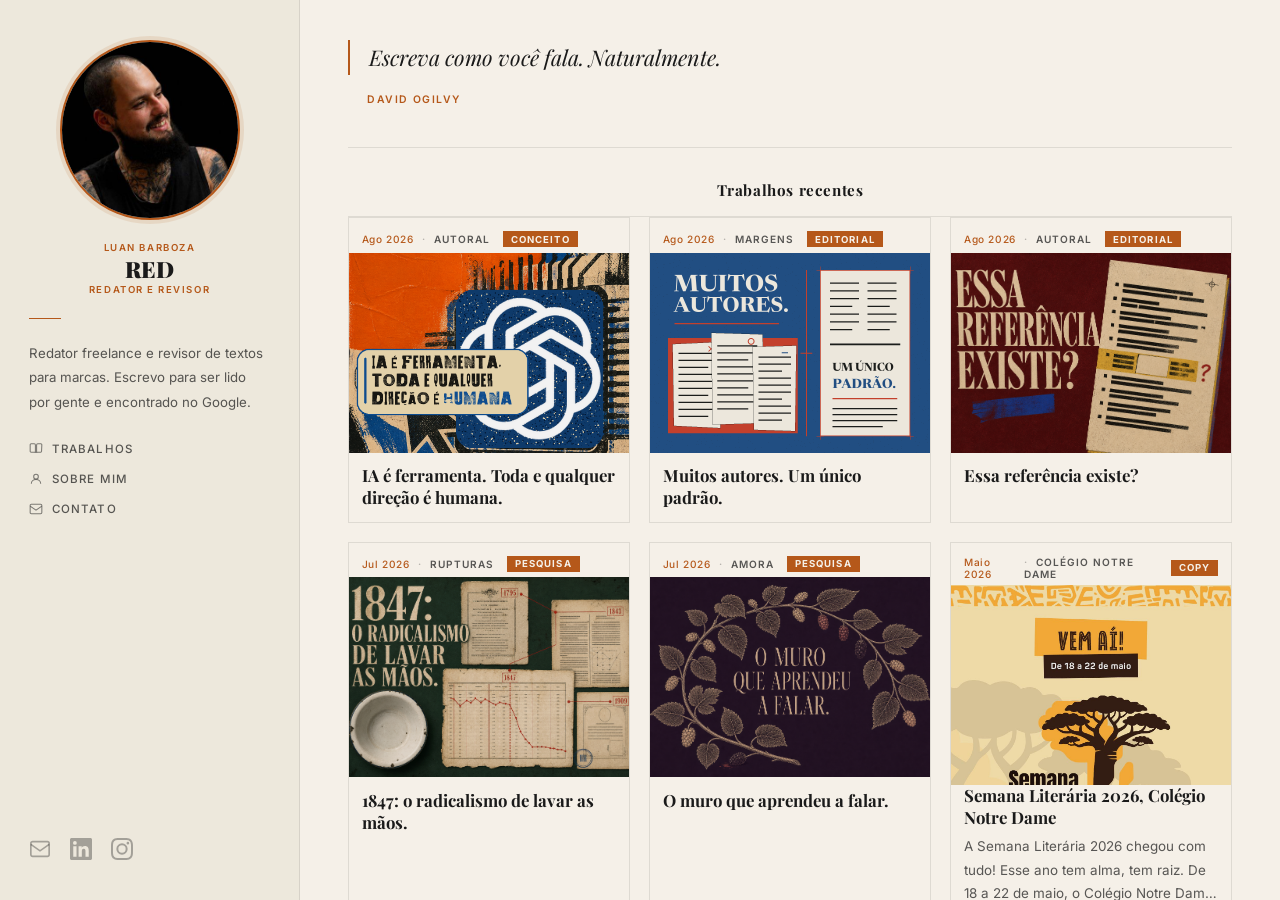
==== index.html @ b0d3c4ab "Padroniza cabecalhos dos novos cards" ====
<!DOCTYPE html>
<html lang="pt-BR" dir="ltr">
<head>
  <meta charset="UTF-8" />
  <meta name="viewport" content="width=device-width, initial-scale=1.0" />
  <title>RED · Redator e Revisor</title>
  <meta name="description" content="RED — redator e revisor freelance, especializado em copy publicitário, SEO e conteúdo estratégico para marcas e negócios." />
  <meta property="og:type" content="website" />
  <meta property="og:title" content="RED · Redator e Revisor" />
  <meta property="og:description" content="Copy publicitário, SEO e conteúdo estratégico para marcas e negócios." />
  <meta property="og:image" content="https://redredator-lgtm.github.io/og-image.jpg" />
  <meta property="og:url" content="https://redredator-lgtm.github.io/" />
  <meta name="twitter:card" content="summary" />
  <meta name="author" content="Luan Barboza" />
  <meta name="theme-color" content="#1A1A1A" />
  <meta name="format-detection" content="telephone=no" />
  <meta name="geo.region" content="BR-BA" />
  <link rel="icon" href="data:image/svg+xml,<svg xmlns=%22http://www.w3.org/2000/svg%22 viewBox=%220 0 100 100%22><text y=%22.9em%22 font-size=%2290%22>%F0%9F%93%98</text></svg>">
  <link rel="prefetch" href="trabalhos.html" />
  <link rel="prefetch" href="sobre.html" />
  <link rel="canonical" href="https://redredator-lgtm.github.io/" />
  <link rel="manifest" href="/manifest.json" />
  <link rel="preconnect" href="https://fonts.googleapis.com" />
  <link rel="preconnect" href="https://fonts.gstatic.com" crossorigin />
  <link rel="preload" href="https://fonts.googleapis.com/css2?family=Playfair+Display:ital,wght@0,400;0,700;0,900;1,400;1,700&family=Inter:wght@300;400;500;600&display=swap" as="style" />
  <link href="https://fonts.googleapis.com/css2?family=Playfair+Display:ital,wght@0,400;0,700;0,900;1,400;1,700&family=Inter:wght@300;400;500;600&display=swap" rel="stylesheet" />
  <style>

    html { scroll-behavior: smooth; }
    *, *::before, *::after { box-sizing: border-box; margin: 0; padding: 0; }

    :root {
      --fundo:   #F5F0E8;
      --fundo2:  #EDE8DC;
      --creme:   #1A1A1A;
      --dourado: #B5581A;
      --medio:   rgba(26,26,26,0.72);
      --borda:   rgba(26,26,26,0.1);
    }

    html { height: 100%; }

    body {
      font-family: 'Inter', sans-serif;
      background: var(--fundo);
      color: var(--creme);
      margin: 0;
      padding: 0;
      height: 100%;
    }

    ::-webkit-scrollbar { width: 0px; background: transparent; }
    ::-webkit-scrollbar-thumb { background: transparent; }
    * { scrollbar-width: none; }

    /* ══ LAYOUT DUAS COLUNAS ══ */
    .layout {
      display: flex;
      height: 100vh;
      overflow: hidden;
    }

    /* ══ SIDEBAR ══ */
    .sidebar {
      width: 300px;
      flex-shrink: 0;
      background: var(--fundo2);
      border-right: 1px solid var(--borda);
      padding: 2.5rem 1.8rem;
      display: flex;
      flex-direction: column;
      gap: 1.4rem;
      height: 100%;
      overflow-y: auto;
    }

    /* ── Foto ── */
    .foto-placeholder {
      width: 140px;
      height: 140px;
      min-width: 140px;
      min-height: 140px;
      align-self: center;
      border-radius: 50%;
      background: rgba(26,26,26,0.06);
      border: 2px dashed rgba(181,88,26,0.4);
      display: flex;
      flex-direction: column;
      align-items: center;
      justify-content: center;
      gap: 0.2rem;
      color: var(--medio);
      font-size: 0.52rem;
      font-weight: 500;
      letter-spacing: 0.06em;
      text-align: center;
    }

    /* ============================================================
       👤 FOTO DE PERFIL, SUBSTITUA AQUI
       Apague o .foto-placeholder e coloque:
       <img src="foto.jpg" alt="RED" class="perfil-img" />
       ============================================================ */
    .perfil-img {
      width: 180px;
      height: 180px;
      min-width: 180px;
      min-height: 180px;
      align-self: center;
      border-radius: 50%;
      object-fit: cover;
      object-position: center 25%;
      border: 2px solid var(--dourado);
      box-shadow: 0 0 0 4px rgba(181,88,26,0.12);
      display: block;
    }

    .sidebar-nome {
      font-family: 'Playfair Display', serif;
      font-size: 1.4rem;
      font-weight: 900;
      color: var(--creme);
      line-height: 1.1;
      margin-bottom: 0.2rem;
      text-align: center;
    }

    .sidebar-cargo {
      font-size: 0.6rem;
      font-weight: 600;
      letter-spacing: 0.16em;
      text-transform: uppercase;
      color: var(--dourado);
      text-align: center;
    }

    .divisor {
      width: 32px;
      height: 1px;
      background: var(--dourado);
      opacity: 0.4;
    }

    .sidebar-bio {
      font-size: 0.83rem;
      line-height: 1.82;
      color: var(--medio);
    }

    .sidebar-nav {
      list-style: none;
      display: flex;
      flex-direction: column;
      gap: 0.2rem;
    }

    .sidebar-nav a {
      font-size: 0.72rem;
      font-weight: 500;
      letter-spacing: 0.1em;
      text-transform: uppercase;
      color: var(--medio);
      text-decoration: none;
      padding: 0.4rem 0;
      display: flex;
      align-items: center;
      gap: 0;
      transition: color 0.2s, gap 0.2s;
    }

    .nav-icone {
      flex-shrink: 0;
      margin-right: 0.55rem;
      opacity: 0.75;
    }

    .sidebar-nav a::before {
      content: '';
      width: 0;
      height: 1px;
      background: var(--dourado);
      transition: width 0.25s, margin 0.25s;
      display: inline-block;
    }

    .sidebar-nav a:hover { color: var(--creme); gap: 0.5rem; }
    .sidebar-nav a:hover::before { width: 14px; }

    .sidebar-btns {
      display: flex;
      flex-direction: row;
      gap: 1.2rem;
      margin-top: auto;
      padding-top: 1rem;
      align-items: center;
    }

    .icone-social {
      color: rgba(26,26,26,0.35);
      text-decoration: none;
      transition: color 0.2s, transform 0.2s;
      display: flex;
      align-items: center;
    }

    .icone-social:hover {
      color: var(--dourado);
      transform: translateY(-2px);
    }

    /* ══ CONTEÚDO DIREITA ══ */
    .conteudo {
      flex: 1;
      padding: 2.5rem 3rem;
      overflow-y: auto;
      height: 100%;
    }

    /* ── Citação ── */
    .citacao {
      padding-bottom: 2.5rem;
      border-bottom: 1px solid var(--borda);
      margin-bottom: 2rem;
    }

    .citacao blockquote {
      font-family: 'Playfair Display', serif;
      font-size: clamp(1rem, 1.8vw, 1.35rem);
      font-style: italic;
      color: var(--creme);
      line-height: 1.6;
      margin-bottom: 0.8rem;
      padding-left: 1.2rem;
      border-left: 2px solid var(--dourado);
    }

    .citacao cite {
      font-size: 0.65rem;
      font-weight: 600;
      letter-spacing: 0.14em;
      text-transform: uppercase;
      color: var(--dourado);
      font-style: normal;
      padding-left: 1.2rem;
    }


    .trabalho-thumb {
      width: 100%;
      height: 200px;
      overflow: hidden;
      margin-bottom: 0;
    }

    .trabalho-thumb img {
      width: 100%;
      height: 100%;
      object-fit: cover;
      object-position: center top;
      transition: transform 0.4s ease;
      filter: brightness(0.95);
    }

    .trabalho-item:hover .trabalho-thumb img {
      transform: scale(1.03);
      filter: brightness(1);
    }

    /* ── Grid de trabalhos ── */
    .trabalhos-lista {
      display: grid;
      grid-template-columns: repeat(3, 1fr);
      gap: 1.2rem;
      margin-bottom: 1.8rem;
    }

    .home-topo {
      display: flex;
      justify-content: flex-end;
      margin-bottom: 1.2rem;
    }

    .home-topo a {
      font-size: 0.7rem;
      font-weight: 600;
      letter-spacing: 0.08em;
      text-transform: uppercase;
      color: var(--dourado);
      text-decoration: none;
      border: 1px solid rgba(181,88,26,0.3);
      padding: 0.5rem 1.1rem;
      display: inline-flex;
      align-items: center;
      gap: 0.4rem;
      transition: background 0.2s, color 0.2s;
    }

    .home-topo a:hover { background: var(--dourado); color: #F5F0E8; }

    .foto-link { display: flex; justify-content: center; align-self: center; }

    .trabalhos-rodape {
      text-align: center;
      padding-bottom: 1.8rem;
      border-bottom: 1px solid var(--borda);
      margin-bottom: 1.5rem;
    }

    .veja-mais {
      font-size: 0.7rem;
      font-weight: 600;
      letter-spacing: 0.1em;
      text-transform: uppercase;
      color: var(--dourado);
      text-decoration: none;
      border: 1px solid rgba(181,88,26,0.3);
      padding: 0.55rem 1.4rem;
      display: inline-block;
      transition: background 0.2s, color 0.2s;
    }

    .veja-mais:hover { background: var(--dourado); color: #F5F0E8; }

    /* ── Seção título ── */
    .secao-titulo {
      font-family: 'Playfair Display', serif;
      font-size: 0.95rem;
      font-weight: 700;
      color: var(--creme);
      letter-spacing: 0.04em;
      padding-bottom: 1rem;
      border-bottom: 1px solid var(--borda);
      margin-bottom: 0;
      text-align: center;
    }

    /* ── Trabalhos ── */
    .trabalho-item {
      display: block;
      padding: 0;
      border: 1px solid var(--borda);
      text-decoration: none;
      transition: border-color 0.2s, transform 0.2s;
      overflow: hidden;
      min-height: 0;
    }

    .trabalho-item:hover { border-color: var(--dourado); transform: translateY(-3px); }
    .trabalho-item:hover .trabalho-titulo { color: var(--dourado); }

    .trabalho-corpo-interno {
      padding: 1rem;
    }

    .trabalho-meta {
      display: flex;
      align-items: center;
      gap: 0.5rem;
      margin-bottom: 0.35rem;
      flex-wrap: nowrap;
    }

    .trabalho-data {
      font-size: 0.63rem;
      font-weight: 500;
      color: var(--dourado);
      letter-spacing: 0.06em;
    }

    .trabalho-veiculo {
      font-size: 0.63rem;
      font-weight: 600;
      letter-spacing: 0.1em;
      text-transform: uppercase;
      color: var(--medio);
    }

    .trabalho-veiculo::before {
      content: '·';
      margin-right: 0.5rem;
      opacity: 0.4;
    }

    .trabalho-role {
      font-size: 0.6rem;
      font-weight: 700;
      letter-spacing: 0.12em;
      text-transform: uppercase;
      color: #F5F0E8;
      background: var(--dourado);
      padding: 0.15rem 0.5rem;
      margin-left: 0.3rem;
    }

    .trabalho-titulo {
      font-family: 'Playfair Display', serif;
      font-size: 1.05rem;
      font-weight: 700;
      color: var(--creme);
      line-height: 1.3;
      margin-bottom: 0.4rem;
      transition: color 0.2s;
    }

    .trabalho-trecho {
      font-size: 0.84rem;
      line-height: 1.75;
      color: var(--medio);
      display: -webkit-box;
      -webkit-line-clamp: 3;
      -webkit-box-orient: vertical;
      overflow: hidden;
    }

    /* ── Sobre ── */
    .sobre-grid {
      display: grid;
      grid-template-columns: 1fr 1fr;
      gap: 2.5rem;
      padding: 2rem 0;
      border-bottom: 1px solid var(--borda);
      margin-bottom: 1.5rem;
    }

    .sobre-bloco h3 {
      font-family: 'Playfair Display', serif;
      font-size: 0.95rem;
      font-weight: 700;
      color: var(--creme);
      margin-bottom: 0.7rem;
    }

    .sobre-bloco p {
      font-size: 0.84rem;
      line-height: 1.85;
      color: var(--medio);
    }

    .sobre-bloco p strong { color: var(--creme); font-weight: 600; }

    /* ── Tags ── */
    .tags {
      display: flex;
      flex-wrap: wrap;
      gap: 0.4rem;
      padding: 1.5rem 0;
      border-bottom: 1px solid var(--borda);
      margin-bottom: 1.5rem;
    }

    .tag {
      font-size: 0.58rem;
      font-weight: 600;
      letter-spacing: 0.12em;
      text-transform: uppercase;
      color: var(--dourado);
      border: 1px solid rgba(200,160,68,0.25);
      padding: 0.28rem 0.65rem;
      transition: background 0.2s, color 0.2s;
      cursor: default;
    }

    .tag:hover { background: var(--dourado); color: #F5F0E8; }

    /* ── Footer ── */
    footer {
      font-size: 0.63rem;
      color: var(--medio);
      padding-bottom: 2rem;
      display: flex;
      justify-content: space-between;
      align-items: center;
    }

    .footer-redes { display: flex; gap: 1rem; }

    .footer-redes a {
      font-size: 0.63rem;
      font-weight: 600;
      letter-spacing: 0.1em;
      text-transform: uppercase;
      color: var(--medio);
      text-decoration: none;
      transition: color 0.2s;
    }

    .footer-redes a:hover { color: var(--dourado); }


    /* ── MODAL ── */
    .modal-overlay {
      display: none;
      position: fixed;
      inset: 0;
      background: rgba(0,0,0,0.75);
      z-index: 200;
      align-items: center;
      justify-content: center;
      padding: 2rem;
    }

    .modal-overlay.ativo {
      display: flex;
    }

    .modal {
      background: var(--fundo);
      border: 1px solid var(--borda);
      max-width: 700px;
      width: 100%;
      max-height: 88vh;
      overflow-y: auto;
      position: relative;
      animation: fadeUp 0.3s ease;
    }

    .modal-fechar {
      position: absolute;
      top: 1rem;
      right: 1rem;
      background: none;
      border: none;
      color: var(--medio);
      font-size: 1.5rem;
      cursor: pointer;
      z-index: 10;
      line-height: 1;
      transition: color 0.2s;
    }

    .modal-fechar:hover { color: var(--dourado); }

    .modal-imgs {
      display: grid;
      grid-template-columns: repeat(auto-fit, minmax(200px, 1fr));
      gap: 0;
    }

    .modal-imgs img {
      width: 100%;
      display: block;
      object-fit: cover;
    }

    .modal-corpo {
      padding: 1.8rem;
    }

    .modal-meta {
      display: flex;
      align-items: center;
      gap: 0.5rem;
      margin-bottom: 0.8rem;
      flex-wrap: wrap;
    }

    .modal-data {
      font-size: 0.65rem;
      font-weight: 500;
      color: var(--dourado);
      letter-spacing: 0.06em;
    }

    .modal-veiculo {
      font-size: 0.65rem;
      font-weight: 600;
      letter-spacing: 0.1em;
      text-transform: uppercase;
      color: var(--medio);
    }

    .modal-veiculo::before {
      content: "·";
      margin-right: 0.5rem;
      opacity: 0.4;
    }

    .modal-role {
      font-size: 0.6rem;
      font-weight: 700;
      letter-spacing: 0.12em;
      text-transform: uppercase;
      color: #F5F0E8;
      background: var(--dourado);
      padding: 0.15rem 0.5rem;
    }

    .modal-titulo {
      font-family: "Playfair Display", serif;
      font-size: 1.3rem;
      font-weight: 700;
      color: var(--creme);
      line-height: 1.3;
      margin-bottom: 1rem;
    }

    .modal-texto {
      font-size: 0.92rem;
      line-height: 1.85;
      color: var(--medio);
      white-space: pre-line;
    }

    /* ── Animações ── */
    @keyframes fadeUp {
      from { opacity: 0; transform: translateY(10px); }
      to   { opacity: 1; transform: translateY(0); }
    }

    .sidebar > * { opacity: 0; animation: fadeUp 0.4s ease forwards; }
    .sidebar > *:nth-child(1) { animation-delay: 0.05s; }
    .sidebar > *:nth-child(2) { animation-delay: 0.12s; }
    .sidebar > *:nth-child(3) { animation-delay: 0.18s; }
    .sidebar > *:nth-child(4) { animation-delay: 0.24s; }
    .sidebar > *:nth-child(5) { animation-delay: 0.30s; }
    .sidebar > *:nth-child(6) { animation-delay: 0.36s; }

    .trabalho-item { opacity: 0; animation: fadeUp 0.4s ease forwards; }
    .trabalho-item:nth-child(1) { animation-delay: 0.2s; }
    .trabalho-item:nth-child(2) { animation-delay: 0.28s; }
    .trabalho-item:nth-child(3) { animation-delay: 0.36s; }
    .trabalho-item:nth-child(4) { animation-delay: 0.44s; }
    .trabalho-item:nth-child(5) { animation-delay: 0.52s; }

    /* ── Responsivo ── */
    @media (max-width: 700px) {
      html, body { height: auto; }
      .layout { flex-direction: column; height: auto; min-height: 100vh; overflow: visible; }
      .sidebar { width: 100%; height: auto; max-height: none; flex-shrink: 0; position: static; border-right: none; border-bottom: 1px solid var(--borda); overflow-y: visible; }
      .sidebar-btns { flex-direction: row; flex-wrap: wrap; padding-top: 0; }
      .conteudo { padding: 2rem 1.5rem; overflow-y: visible; height: auto; flex: none; }
      .trabalhos-lista { grid-template-columns: repeat(2, 1fr); gap: 0.8rem; }
      .trabalho-thumb { height: 140px; }
      .trabalho-corpo-interno { padding: 0.7rem; }
      .trabalho-meta { flex-wrap: nowrap; gap: 0.3rem; margin-bottom: 0.25rem; overflow: hidden; }
      .trabalho-veiculo { overflow: hidden; text-overflow: ellipsis; white-space: nowrap; min-width: 0; }
      .trabalho-role { flex-shrink: 0; }
      .trabalho-titulo { font-size: 0.82rem; margin-bottom: 0.25rem; }
      .trabalho-trecho { font-size: 0.74rem; line-height: 1.5; -webkit-line-clamp: 2; max-height: 3.05em; }
      .sobre-grid { grid-template-columns: 1fr; }
      footer { flex-direction: column; gap: 0.5rem; }
    }
    .cta-contato {
      margin: 2rem 0 1rem;
      text-align: center;
    }
    .cta-texto {
      font-family: 'Playfair Display', serif;
      font-size: 1.1rem;
      font-style: italic;
      color: var(--creme);
      margin-bottom: 1rem;
    }
    .cta-links { display: flex; gap: 1rem; justify-content: center; }
    .cta-btn {
      display: inline-block;
      padding: 0.5rem 1.4rem;
      border: 1px solid var(--dourado);
      color: var(--dourado);
      font-size: 0.75rem;
      font-weight: 600;
      letter-spacing: 0.08em;
      text-transform: uppercase;
      text-decoration: none;
      transition: background 0.2s, color 0.2s;
    }
    .cta-btn:hover { background: var(--dourado); color: #1A1A1A; }
  </style>
</head>
<body>
<div class="layout">
  <aside class="sidebar">

    <!-- ============================================================
         👤 FOTO DE PERFIL, SUBSTITUA AQUI
         Apague o .foto-placeholder e coloque:
         <img src="foto.jpg" alt="RED" class="perfil-img" />
         ============================================================ -->
    <div class="foto-placeholder" style="display:none"></div>
    <img src="img/perfil.jpg" alt="RED" class="perfil-img" />

    <div>
      <p class="sidebar-cargo" style="margin-bottom:0.2rem;">Luan Barboza</p>
      <p class="sidebar-nome">RED</p>
      <p class="sidebar-cargo">Redator e Revisor</p>
    </div>

    <div class="divisor"></div>

    <p class="sidebar-bio">Redator freelance e revisor de textos para marcas. Escrevo para ser lido por gente e encontrado no Google.</p>

    <ul class="sidebar-nav">
      <li><a href="trabalhos.html"><svg class="nav-icone" width="14" height="14" viewBox="0 0 24 24" fill="none" stroke="currentColor" stroke-width="1.8"><path d="M2 4.5A1.5 1.5 0 0 1 3.5 3H9a2 2 0 0 1 2 2v14a1.5 1.5 0 0 0-1.5-1.5H3.5A1.5 1.5 0 0 1 2 16z"/><path d="M22 4.5A1.5 1.5 0 0 0 20.5 3H15a2 2 0 0 0-2 2v14a1.5 1.5 0 0 1 1.5-1.5h5.5a1.5 1.5 0 0 0 1.5-1.5z"/></svg>Trabalhos</a></li>
      <li><a href="sobre.html"><svg class="nav-icone" width="14" height="14" viewBox="0 0 24 24" fill="none" stroke="currentColor" stroke-width="1.8"><circle cx="12" cy="8" r="4"/><path d="M4 20c0-4 3.5-7 8-7s8 3 8 7"/></svg>Sobre mim</a></li>
      <li><a href="&#109;&#97;&#105;&#108;&#116;&#111;&#58;&#114;&#101;&#100;&#114;&#101;&#100;&#97;&#116;&#111;&#114;&#64;&#103;&#109;&#97;&#105;&#108;&#46;&#99;&#111;&#109;"><svg class="nav-icone" width="14" height="14" viewBox="0 0 24 24" fill="none" stroke="currentColor" stroke-width="1.8"><rect x="2" y="4" width="20" height="16" rx="2"/><path d="M2 7l10 7 10-7"/></svg>Contato</a></li>
    </ul>

    <!-- LINKS REAIS -->
    <div class="sidebar-btns">
      <a href="&#109;&#97;&#105;&#108;&#116;&#111;&#58;&#114;&#101;&#100;&#114;&#101;&#100;&#97;&#116;&#111;&#114;&#64;&#103;&#109;&#97;&#105;&#108;&#46;&#99;&#111;&#109;" class="icone-social" title="E-mail">
        <svg width="22" height="22" viewBox="0 0 24 24" fill="none" stroke="currentColor" stroke-width="1.8"><rect x="2" y="4" width="20" height="16" rx="2"/><path d="M2 7l10 7 10-7"/></svg>
      </a>
      <a href="https://www.linkedin.com/in/luan-barboza-79648233a/" target="_blank" rel="noopener noreferrer me" class="icone-social" title="LinkedIn">
        <svg width="22" height="22" viewBox="0 0 24 24" fill="currentColor"><path d="M20.447 20.452h-3.554v-5.569c0-1.328-.027-3.037-1.852-3.037-1.853 0-2.136 1.445-2.136 2.939v5.667H9.351V9h3.414v1.561h.046c.477-.9 1.637-1.85 3.37-1.85 3.601 0 4.267 2.37 4.267 5.455v6.286zM5.337 7.433a2.062 2.062 0 01-2.063-2.065 2.064 2.064 0 112.063 2.065zm1.782 13.019H3.555V9h3.564v11.452zM22.225 0H1.771C.792 0 0 .774 0 1.729v20.542C0 23.227.792 24 1.771 24h20.451C23.2 24 24 23.227 24 22.271V1.729C24 .774 23.2 0 22.222 0h.003z"/></svg>
      </a>
      <a href="https://www.instagram.com/redredator/" target="_blank" rel="noopener noreferrer me" class="icone-social" title="Instagram">
        <svg width="22" height="22" viewBox="0 0 24 24" fill="currentColor"><path d="M12 2.163c3.204 0 3.584.012 4.85.07 3.252.148 4.771 1.691 4.919 4.919.058 1.265.069 1.645.069 4.849 0 3.205-.012 3.584-.069 4.849-.149 3.225-1.664 4.771-4.919 4.919-1.266.058-1.644.07-4.85.07-3.204 0-3.584-.012-4.849-.07-3.26-.149-4.771-1.699-4.919-4.92-.058-1.265-.07-1.644-.07-4.849 0-3.204.013-3.583.07-4.849.149-3.227 1.664-4.771 4.919-4.919 1.266-.057 1.645-.069 4.849-.069zM12 0C8.741 0 8.333.014 7.053.072 2.695.272.273 2.69.073 7.052.014 8.333 0 8.741 0 12c0 3.259.014 3.668.072 4.948.2 4.358 2.618 6.78 6.98 6.98C8.333 23.986 8.741 24 12 24c3.259 0 3.668-.014 4.948-.072 4.354-.2 6.782-2.618 6.979-6.98.059-1.28.073-1.689.073-4.948 0-3.259-.014-3.667-.072-4.947-.196-4.354-2.617-6.78-6.979-6.98C15.668.014 15.259 0 12 0zm0 5.838a6.162 6.162 0 100 12.324 6.162 6.162 0 000-12.324zM12 16a4 4 0 110-8 4 4 0 010 8zm6.406-11.845a1.44 1.44 0 100 2.881 1.44 1.44 0 000-2.881z"/></svg>
      </a>
    </div>

  </aside>
  <main class="conteudo">

    <div class="citacao">
      <blockquote>Escreva como você fala. Naturalmente.</blockquote>
      <cite>David Ogilvy</cite>
    </div>

    <h2 class="secao-titulo" id="trabalhos">Trabalhos recentes</h2>

    <div class="trabalhos-lista">
    <article class="trabalho-item">
      <div class="trabalho-meta" style="padding: 0.8rem 0.8rem 0;">
        <span class="trabalho-data">Ago 2026</span>
        <span class="trabalho-veiculo">Autoral</span>
        <span class="trabalho-role">Conceito</span>
      </div>
      <div class="trabalho-thumb">
        <img src="img/work-ia-ferramenta-v2.png" alt="Lambe-lambe sobre inteligência artificial como ferramenta sob direção humana" loading="lazy" style="object-position: center 58%;" />
      </div>
      <h3 class="trabalho-titulo" style="padding: 0.8rem; margin-bottom: 0;">IA é ferramenta. Toda e qualquer direção é humana.</h3>
    </article>

    <article class="trabalho-item">
      <div class="trabalho-meta" style="padding: 0.8rem 0.8rem 0;">
        <span class="trabalho-data">Ago 2026</span>
        <span class="trabalho-veiculo">Margens</span>
        <span class="trabalho-role">Editorial</span>
      </div>
      <div class="trabalho-thumb">
        <img src="img/work-muitos-autores-card.png" alt="Composição editorial com vários originais reunidos em um único padrão" loading="lazy" />
      </div>
      <h3 class="trabalho-titulo" style="padding: 0.8rem; margin-bottom: 0;">Muitos autores. Um único padrão.</h3>
    </article>

    <article class="trabalho-item">
      <div class="trabalho-meta" style="padding: 0.8rem 0.8rem 0;">
        <span class="trabalho-data">Ago 2026</span>
        <span class="trabalho-veiculo">Autoral</span>
        <span class="trabalho-role">Editorial</span>
      </div>
      <div class="trabalho-thumb">
        <img src="img/work-essa-referencia-existe.png" alt="Card editorial sobre a verificação de referências" loading="lazy" />
      </div>
      <h3 class="trabalho-titulo" style="padding: 0.8rem; margin-bottom: 0;">Essa referência existe?</h3>
    </article>

    <article class="trabalho-item">
      <div class="trabalho-meta" style="padding: 0.8rem 0.8rem 0;">
        <span class="trabalho-data">Jul 2026</span>
        <span class="trabalho-veiculo">Rupturas</span>
        <span class="trabalho-role">Pesquisa</span>
      </div>
      <div class="trabalho-thumb">
        <img src="img/work-1847-radicalismo.png" alt="Card historiográfico sobre a adoção da lavagem das mãos em 1847" loading="lazy" />
      </div>
      <h3 class="trabalho-titulo" style="padding: 0.8rem; margin-bottom: 0;">1847: o radicalismo de lavar as mãos.</h3>
    </article>

    <article class="trabalho-item">
      <div class="trabalho-meta" style="padding: 0.8rem 0.8rem 0;">
        <span class="trabalho-data">Jul 2026</span>
        <span class="trabalho-veiculo">Amora</span>
        <span class="trabalho-role">Pesquisa</span>
      </div>
      <div class="trabalho-thumb">
        <img src="img/work-muro-aprendeu-falar.png" alt="Card inspirado no mito de Píramo e Tisbe, com ramo de amoreira" loading="lazy" />
      </div>
      <h3 class="trabalho-titulo" style="padding: 0.8rem; margin-bottom: 0;">O muro que aprendeu a falar.</h3>
    </article>

    <a class="trabalho-item" href="https://www.instagram.com/p/DYesvGSGOcR/" target="_blank" rel="noopener noreferrer">
      <div class="trabalho-meta" style="padding: 0.8rem 0.8rem 0;">
        <span class="trabalho-data">Maio 2026</span>
        <span class="trabalho-veiculo">Colégio Notre Dame</span>
        <span class="trabalho-role">Copy</span>
      </div>
      <div class="trabalho-thumb">
        <img src="img/work-semana-literaria.jpg" alt="Semana Literária 2026 — Colégio Notre Dame" loading="lazy" />
      </div>
      <h3 class="trabalho-titulo" style="padding: 0 0.8rem;">Semana Literária 2026, Colégio Notre Dame</h3>
      <p class="trabalho-trecho" style="padding: 0 0.8rem 0.8rem;">A Semana Literária 2026 chegou com tudo! Esse ano tem alma, tem raiz. De 18 a 22 de maio, o Colégio Notre Dame celebra a cultura afrodescendente com poesia, dança, teatro, música e contação de histórias, sob o tema da 2ª Década Internacional para Afrodescendentes.</p>
    </a>

    <div class="trabalho-item" style="cursor:pointer;" onclick='abrirModal("2026","Sabidinho \u00b7 AmazingCCZ","Copy","Aprender \u00e9 ampliar repert\u00f3rio e criatividade","Aprender \u00e9 ampliar repert\u00f3rio e criatividade.\n\nNo Sabidinho, cada experi\u00eancia acompanha uma fase importante do desenvolvimento infantil. Musicaliza\u00e7\u00e3o, criatividade, desfralde e uma rotina conduzida por especialistas ajudam a desenvolver autonomia, confian\u00e7a e novas aprendizagens desde cedo.\n\nAt\u00e9 as pequenas descobertas fazem diferen\u00e7a quando existe acompanhamento e acolhimento certo.\nVenha conhecer nossa Educa\u00e7\u00e3o Infantil.",["[data-uri]"])'>
      <div class="trabalho-meta" style="padding: 0.8rem 0.8rem 0;">
        <span class="trabalho-data">2026</span>
        <span class="trabalho-veiculo">Sabidinho · AmazingCCZ</span>
        <span class="trabalho-role">Copy</span>
      </div>
      <div class="trabalho-thumb">
        <img src="img/work-sabidinho.png" alt="Copy para Sabidinho, plataforma AmazingCCZ" loading="lazy" />
      </div>
      <h3 class="trabalho-titulo" style="padding: 0 0.8rem;">Aprender é ampliar repertório e criatividade</h3>
      <p class="trabalho-trecho" style="padding: 0 0.8rem 0.8rem;">No Sabidinho, cada experiência acompanha uma fase importante do desenvolvimento infantil. Musicalização, criatividade, desfralde e uma rotina conduzida por especialistas ajudam a desenvolver autonomia, confiança e novas aprendizagens desde cedo.</p>
    </div>

    <div class="trabalho-item" style="cursor:pointer;" onclick='abrirModal("2026","Col\u00e9gio Bahiense","Copy","Campanha Solid\u00e1ria de Reciclagem de Figurinhas","Solidariedade transforma vidas.\n\nParticipe da campanha solid\u00e1ria de arrecada\u00e7\u00e3o dos liners da Copa, o papel que fica atr\u00e1s das figurinhas e n\u00e3o pode ser reciclado na coleta comum.\n\nConvidamos as fam\u00edlias a incentivarem os alunos a guardarem esse material e levarem para o col\u00e9gio.\n\nO ponto de coleta encontra-se na Sala 9.\nO jeito Bahiense de ensinar!",["[data-uri]"])'>
      <div class="trabalho-meta" style="padding: 0.8rem 0.8rem 0;">
        <span class="trabalho-data">2026</span>
        <span class="trabalho-veiculo">Colégio Bahiense</span>
        <span class="trabalho-role">Copy</span>
      </div>
      <div class="trabalho-thumb">
        <img src="img/work-reciclagem.jpg" alt="Campanha Solidária de Reciclagem de Figurinhas — Colégio Bahiense" loading="lazy" />
      </div>
      <h3 class="trabalho-titulo" style="padding: 0 0.8rem;">Campanha Solidária de Reciclagem de Figurinhas</h3>
      <p class="trabalho-trecho" style="padding: 0 0.8rem 0.8rem;">Solidariedade transforma vidas. Participe da campanha solidária de arrecadação dos "liners" da Copa, o papel que fica atrás das figurinhas e não pode ser reciclado na coleta comum.</p>
    </div>

    <a class="trabalho-item" href="https://www.instagram.com/p/DYJ9t3pDwUr/" target="_blank" rel="noopener noreferrer">
      <div class="trabalho-meta" style="padding: 0.8rem 0.8rem 0;">
        <span class="trabalho-data">Mai 2026</span>
        <span class="trabalho-veiculo">Johann Gauss</span>
        <span class="trabalho-role">Copy</span>
      </div>
      <div class="trabalho-thumb">
        <img src="img/work-gauss-maes.png" alt="Dia das Mães — Colégio Johann Gauss" loading="lazy" />
      </div>
      <h3 class="trabalho-titulo" style="padding: 0 0.8rem;">Amor de Mãe. A força que guia todos os caminhos.</h3>
      <p class="trabalho-trecho" style="padding: 0 0.8rem 0.8rem;">O amor de mãe é o norte da vida. Está na saída de casa, no caminho pra escola, na hora da dúvida e no fim do dia. Ela guia cada passo do caminho.</p>
    </a>

    <div class="trabalho-item" style="cursor:pointer;" onclick='abrirModal("2026","Colégio Notre Dame","Redação","eBook: Escolhendo a Escola Ideal","Uma escola perto de voc\u00ea\n\nPertencente \u00e0 Rede Azul de Educa\u00e7\u00e3o, o Col\u00e9gio Notre Dame, h\u00e1 mais de 80 anos, oferece \u00e0 sua comunidade uma educa\u00e7\u00e3o de alto n\u00edvel. Da Educa\u00e7\u00e3o Infantil ao Ensino M\u00e9dio, o ensino \u00e9 vivenciado de forma humanizada, contextualizada e prazerosa.\n\nNossa proposta pedag\u00f3gica valoriza as experi\u00eancias das crian\u00e7as, promovendo contextos de aprendizagem que nascem de seus interesses e curiosidades. Aqui, cada crian\u00e7a \u00e9 vista como protagonista, capaz de investigar, criar e construir conhecimentos.\n\nOferecemos um ambiente acolhedor e desafiador, onde o brincar, a arte, a natureza e as rela\u00e7\u00f5es s\u00e3o elementos centrais do cotidiano. Estamos em constante movimento de reflex\u00e3o e aprimoramento, buscando oferecer uma educa\u00e7\u00e3o sens\u00edvel, humanizada e conectada com as reais necessidades da inf\u00e2ncia.\n\n\u2500\u2500\u2500\u2500\u2500\u2500\u2500\u2500\u2500\u2500\u2500\u2500\u2500\u2500\u2500\u2500\u2500\u2500\u2500\u2500\u2500\u2500\u2500\u2500\u2500\u2500\u2500\u2500\u2500\u2500\nFicha t\u00e9cnica\nReda\u00e7\u00e3o: Luan Barboza e Equipe Col\u00e9gio Notre Dame\nDiagrama\u00e7\u00e3o e design: J\u00e9ssica Braz e Mariana Racca\nRealiza\u00e7\u00e3o e distribui\u00e7\u00e3o: Spa\u00e7o In - Assessoria e Consultoria Educacional",["[data-uri]", "[data-uri]", "[data-uri]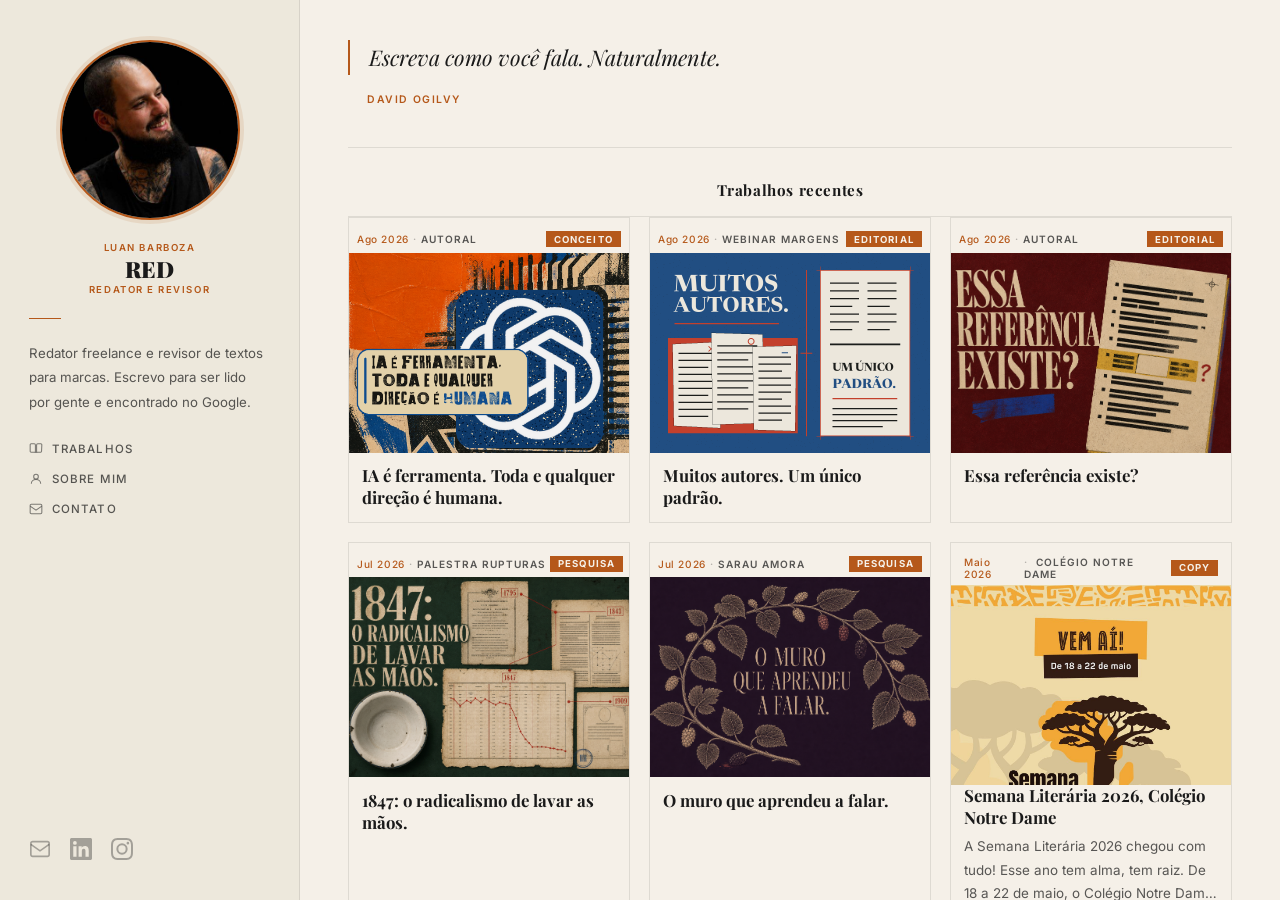
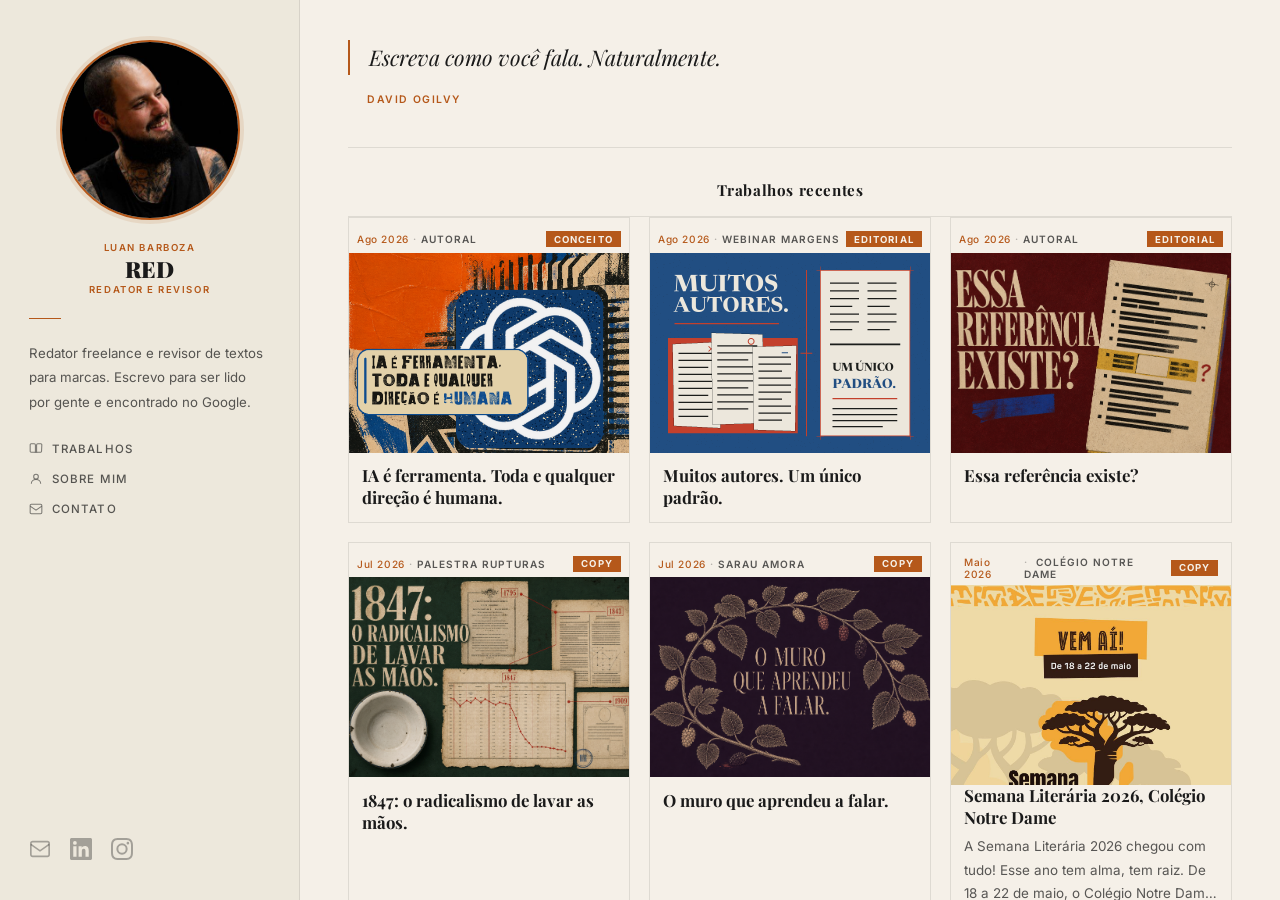
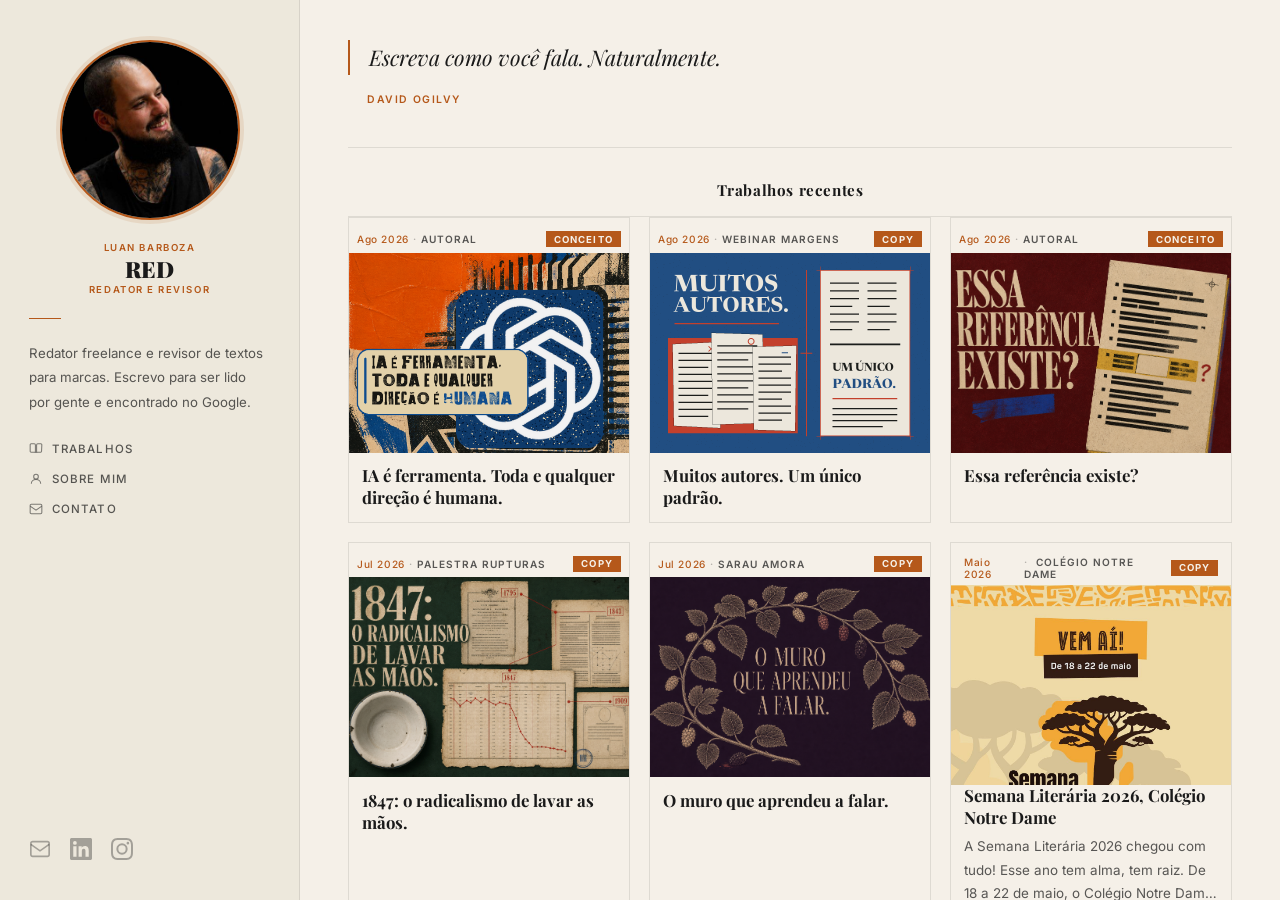
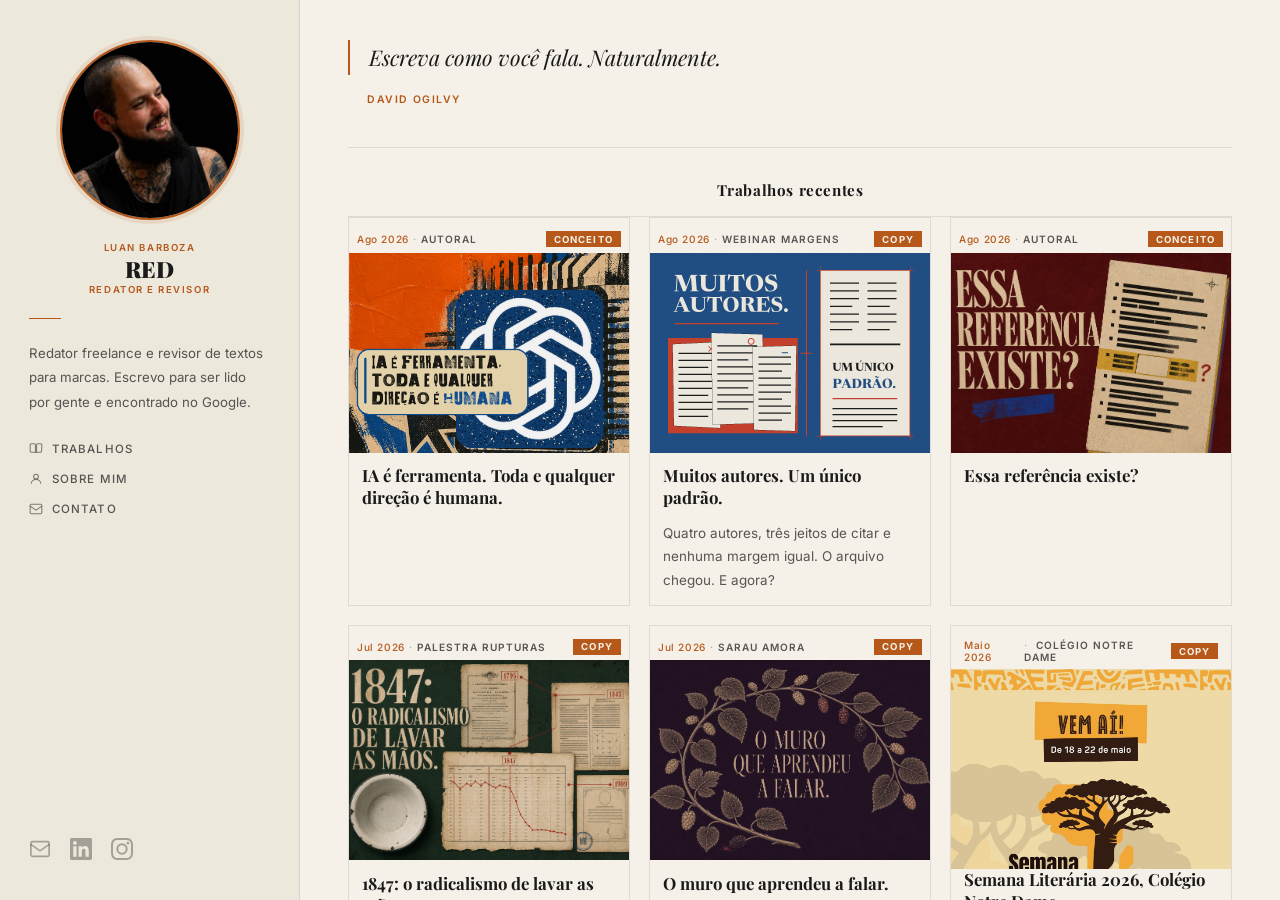
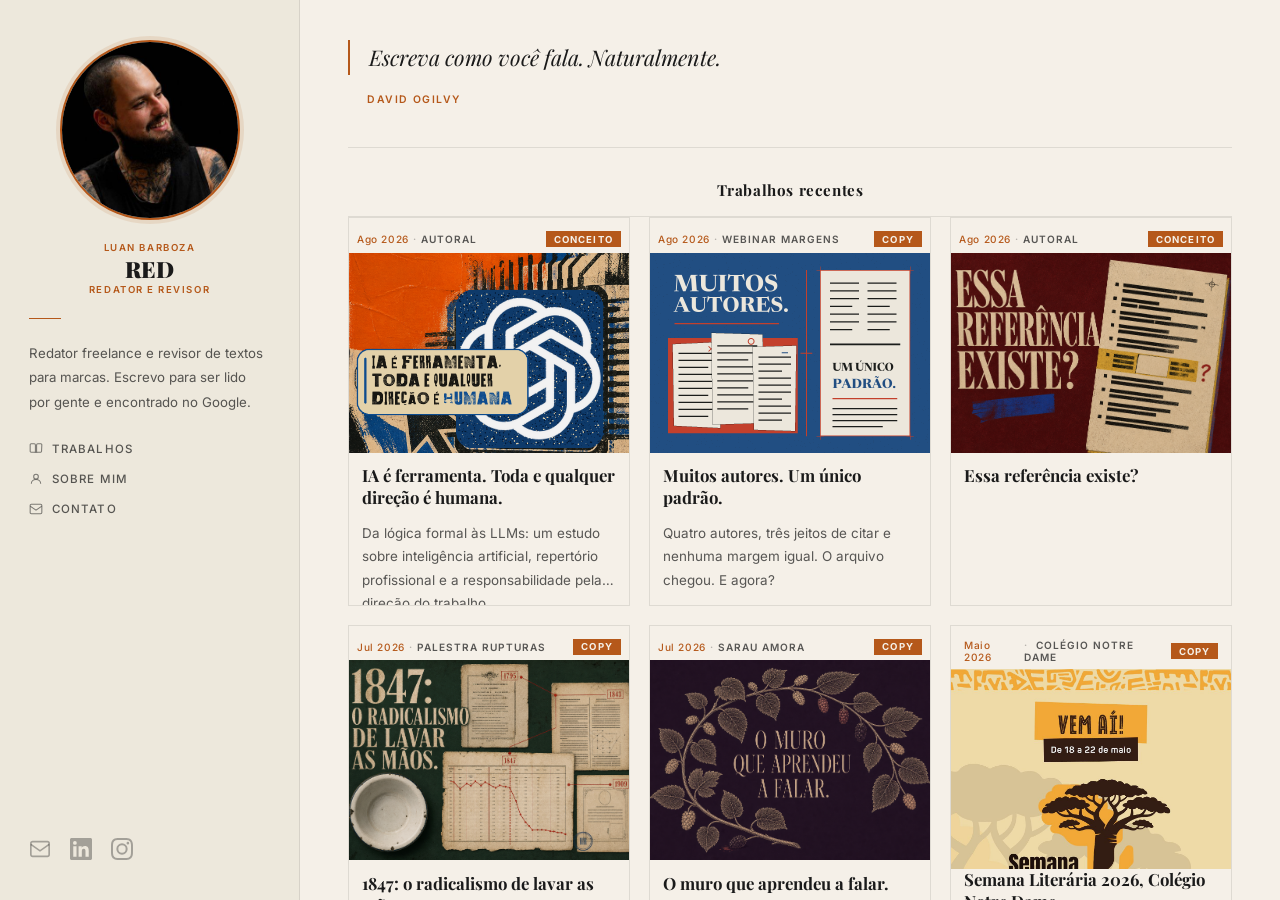
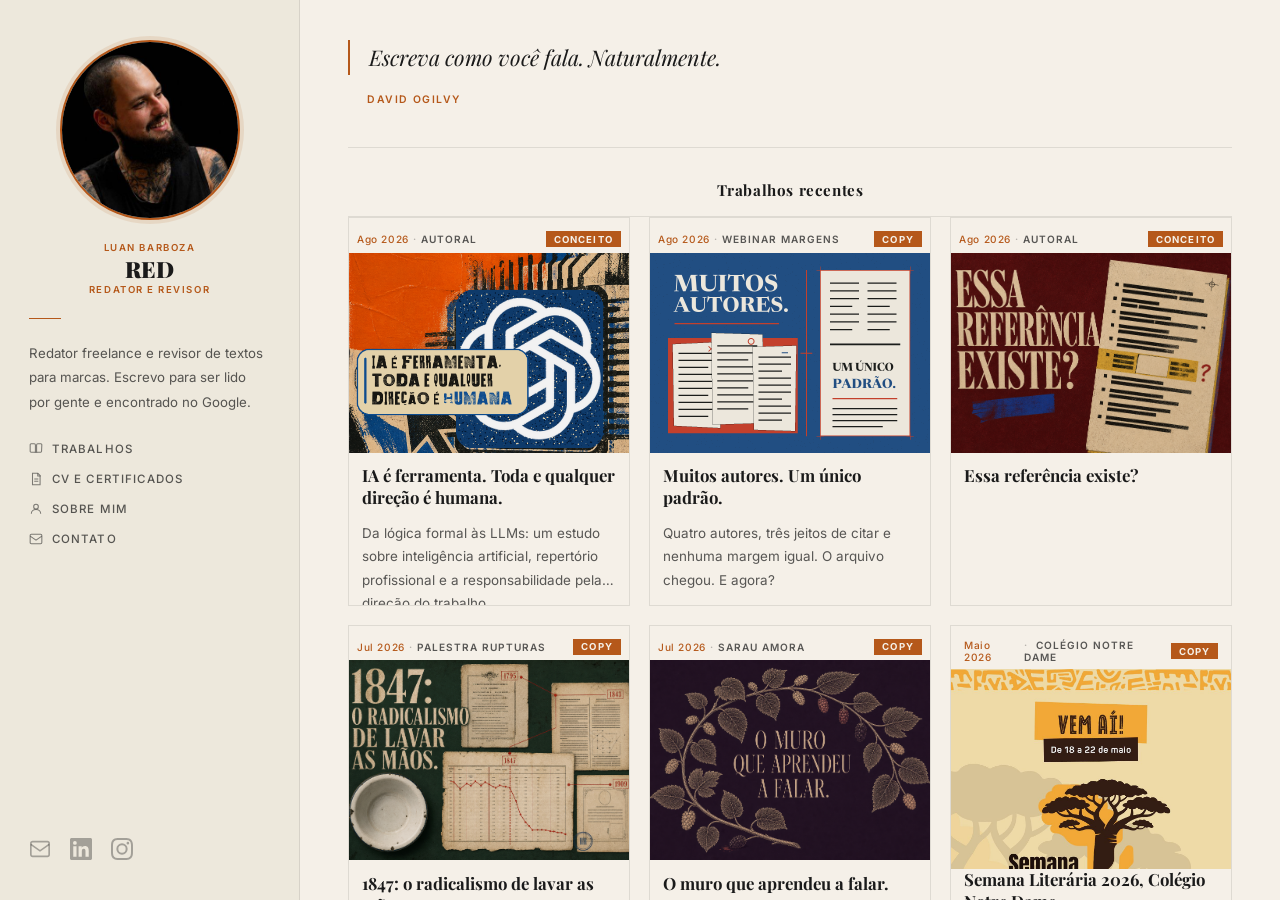
